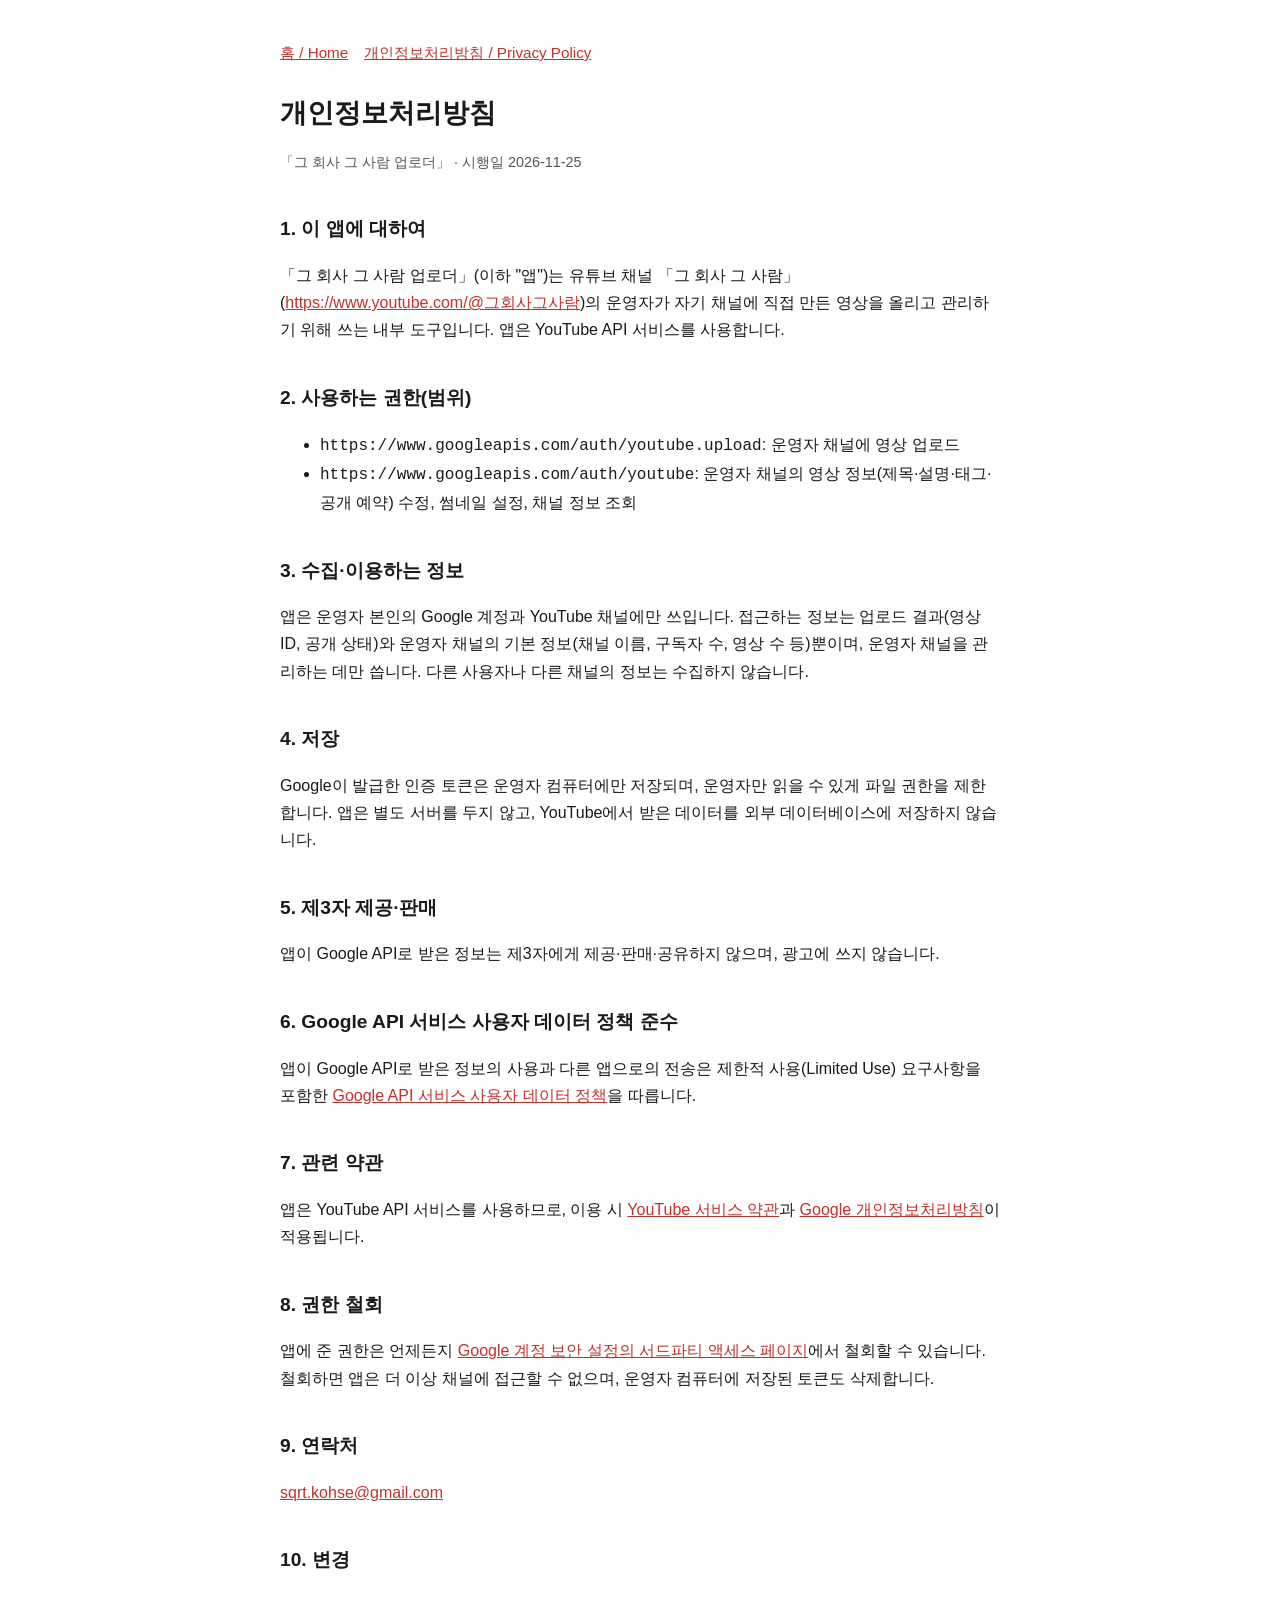
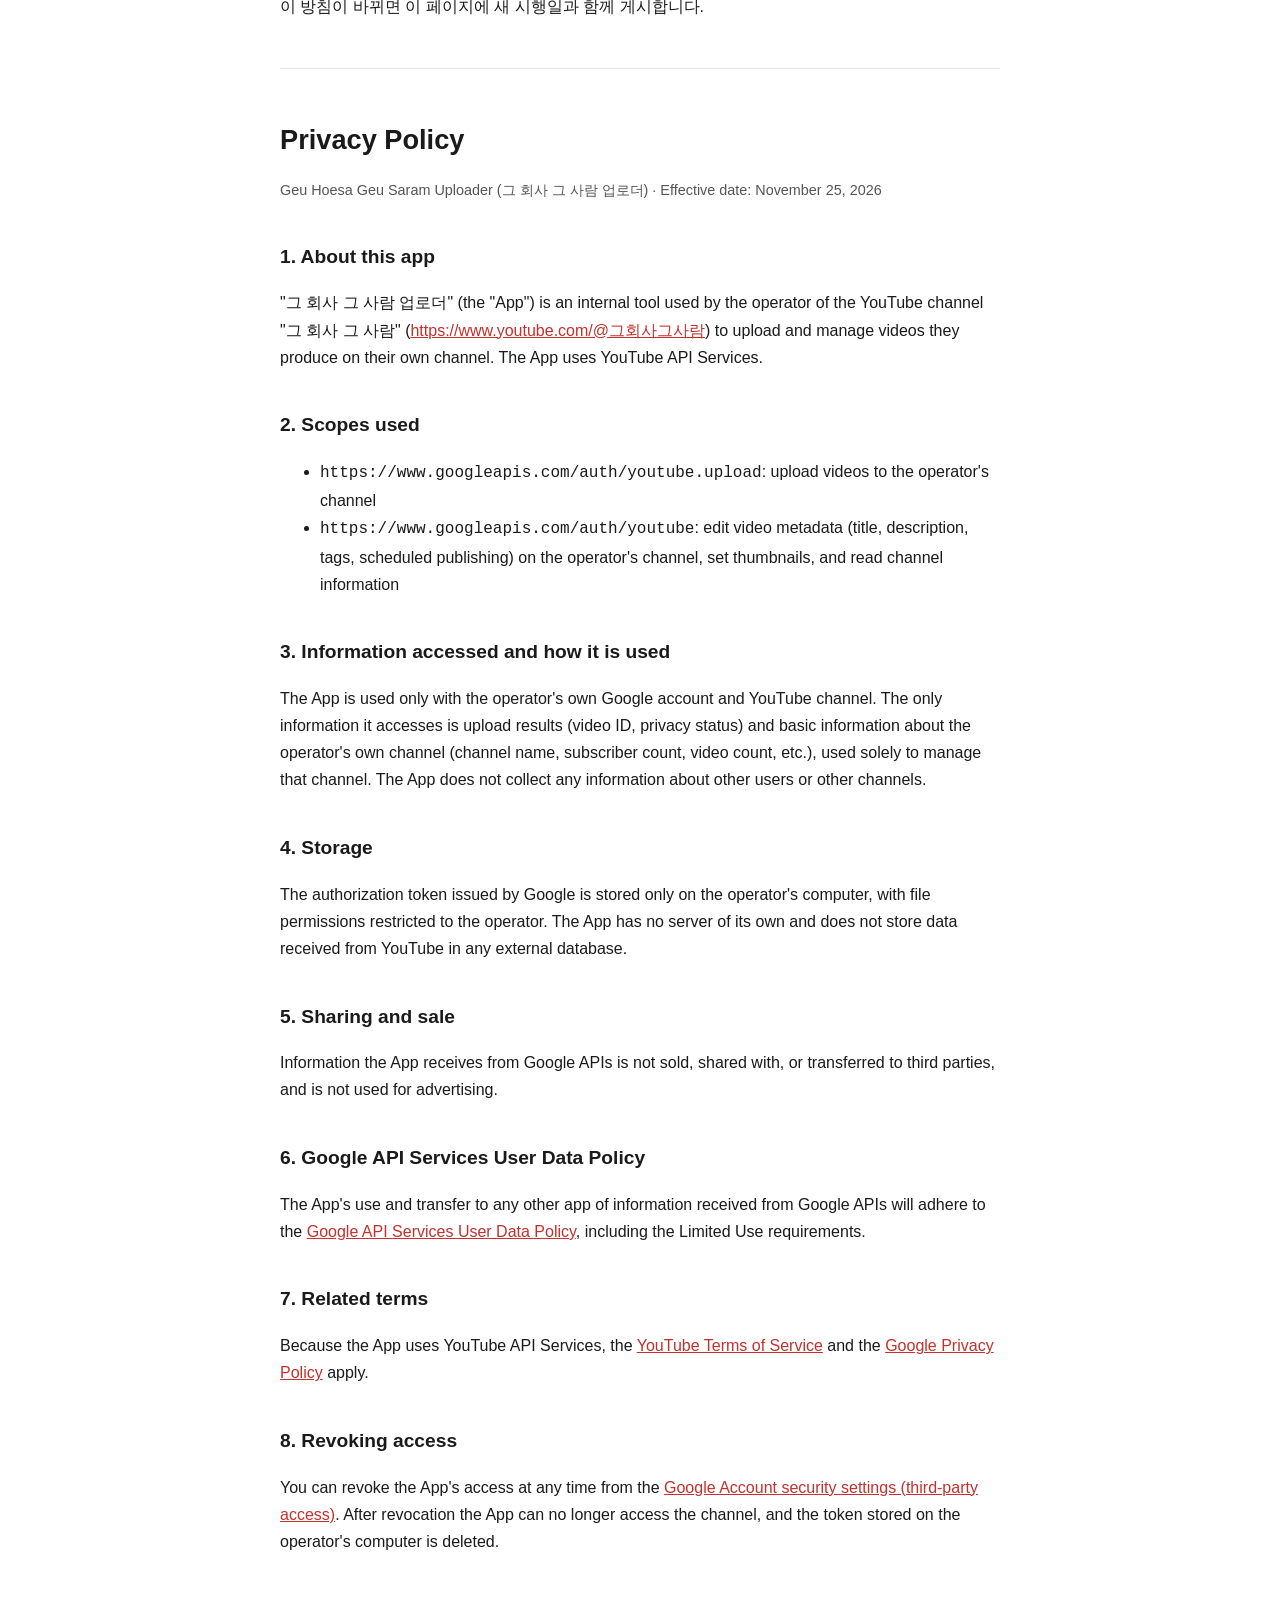
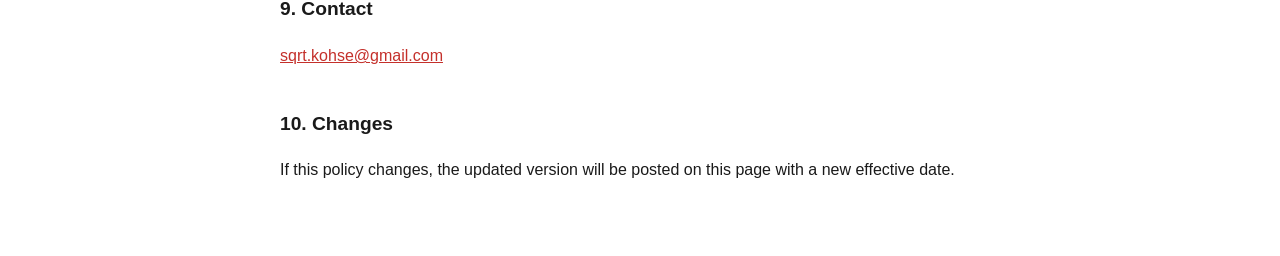
==== privacy.html @ ab49c770 "Add channel homepage and uploader privacy policy Co-Authored-By: Claude Opus 5.5 <noreply@anthropic." ====
<!doctype html>
<html lang="ko">
<head>
<meta charset="utf-8"><meta name="viewport" content="width=device-width,initial-scale=1">
<title>개인정보처리방침 · 그 회사 그 사람 업로더</title>
<meta name="description" content="그 회사 그 사람 업로더 개인정보처리방침 / Privacy Policy">
<link rel="stylesheet" href="style.css">
</head>
<body><main>
<nav><a href="./">홈 / Home</a><a href="privacy.html">개인정보처리방침 / Privacy Policy</a></nav>

<h1>개인정보처리방침</h1>
<p class="muted">「그 회사 그 사람 업로더」 · 시행일 2026-11-25</p>

<h2>1. 이 앱에 대하여</h2>
<p>「그 회사 그 사람 업로더」(이하 "앱")는 유튜브 채널 「그 회사 그 사람」(<a href="https://www.youtube.com/@그회사그사람">https://www.youtube.com/@그회사그사람</a>)의 운영자가 자기 채널에 직접 만든 영상을 올리고 관리하기 위해 쓰는 내부 도구입니다. 앱은 YouTube API 서비스를 사용합니다.</p>

<h2>2. 사용하는 권한(범위)</h2>
<ul>
<li><code>https://www.googleapis.com/auth/youtube.upload</code>: 운영자 채널에 영상 업로드</li>
<li><code>https://www.googleapis.com/auth/youtube</code>: 운영자 채널의 영상 정보(제목·설명·태그·공개 예약) 수정, 썸네일 설정, 채널 정보 조회</li>
</ul>

<h2>3. 수집·이용하는 정보</h2>
<p>앱은 운영자 본인의 Google 계정과 YouTube 채널에만 쓰입니다. 접근하는 정보는 업로드 결과(영상 ID, 공개 상태)와 운영자 채널의 기본 정보(채널 이름, 구독자 수, 영상 수 등)뿐이며, 운영자 채널을 관리하는 데만 씁니다. 다른 사용자나 다른 채널의 정보는 수집하지 않습니다.</p>

<h2>4. 저장</h2>
<p>Google이 발급한 인증 토큰은 운영자 컴퓨터에만 저장되며, 운영자만 읽을 수 있게 파일 권한을 제한합니다. 앱은 별도 서버를 두지 않고, YouTube에서 받은 데이터를 외부 데이터베이스에 저장하지 않습니다.</p>

<h2>5. 제3자 제공·판매</h2>
<p>앱이 Google API로 받은 정보는 제3자에게 제공·판매·공유하지 않으며, 광고에 쓰지 않습니다.</p>

<h2>6. Google API 서비스 사용자 데이터 정책 준수</h2>
<p>앱이 Google API로 받은 정보의 사용과 다른 앱으로의 전송은 제한적 사용(Limited Use) 요구사항을 포함한 <a href="https://developers.google.com/terms/api-services-user-data-policy">Google API 서비스 사용자 데이터 정책</a>을 따릅니다.</p>

<h2>7. 관련 약관</h2>
<p>앱은 YouTube API 서비스를 사용하므로, 이용 시 <a href="https://www.youtube.com/t/terms">YouTube 서비스 약관</a>과 <a href="https://policies.google.com/privacy">Google 개인정보처리방침</a>이 적용됩니다.</p>

<h2>8. 권한 철회</h2>
<p>앱에 준 권한은 언제든지 <a href="https://security.google.com/settings/security/permissions">Google 계정 보안 설정의 서드파티 액세스 페이지</a>에서 철회할 수 있습니다. 철회하면 앱은 더 이상 채널에 접근할 수 없으며, 운영자 컴퓨터에 저장된 토큰도 삭제합니다.</p>

<h2>9. 연락처</h2>
<p><a href="mailto:sqrt.kohse@gmail.com">sqrt.kohse@gmail.com</a></p>

<h2>10. 변경</h2>
<p>이 방침이 바뀌면 이 페이지에 새 시행일과 함께 게시합니다.</p>

<hr>

<div lang="en">
<h1>Privacy Policy</h1>
<p class="muted">Geu Hoesa Geu Saram Uploader (그 회사 그 사람 업로더) · Effective date: November 25, 2026</p>

<h2>1. About this app</h2>
<p>"그 회사 그 사람 업로더" (the "App") is an internal tool used by the operator of the YouTube channel "그 회사 그 사람" (<a href="https://www.youtube.com/@그회사그사람">https://www.youtube.com/@그회사그사람</a>) to upload and manage videos they produce on their own channel. The App uses YouTube API Services.</p>

<h2>2. Scopes used</h2>
<ul>
<li><code>https://www.googleapis.com/auth/youtube.upload</code>: upload videos to the operator's channel</li>
<li><code>https://www.googleapis.com/auth/youtube</code>: edit video metadata (title, description, tags, scheduled publishing) on the operator's channel, set thumbnails, and read channel information</li>
</ul>

<h2>3. Information accessed and how it is used</h2>
<p>The App is used only with the operator's own Google account and YouTube channel. The only information it accesses is upload results (video ID, privacy status) and basic information about the operator's own channel (channel name, subscriber count, video count, etc.), used solely to manage that channel. The App does not collect any information about other users or other channels.</p>

<h2>4. Storage</h2>
<p>The authorization token issued by Google is stored only on the operator's computer, with file permissions restricted to the operator. The App has no server of its own and does not store data received from YouTube in any external database.</p>

<h2>5. Sharing and sale</h2>
<p>Information the App receives from Google APIs is not sold, shared with, or transferred to third parties, and is not used for advertising.</p>

<h2>6. Google API Services User Data Policy</h2>
<p>The App's use and transfer to any other app of information received from Google APIs will adhere to the <a href="https://developers.google.com/terms/api-services-user-data-policy">Google API Services User Data Policy</a>, including the Limited Use requirements.</p>

<h2>7. Related terms</h2>
<p>Because the App uses YouTube API Services, the <a href="https://www.youtube.com/t/terms">YouTube Terms of Service</a> and the <a href="https://policies.google.com/privacy">Google Privacy Policy</a> apply.</p>

<h2>8. Revoking access</h2>
<p>You can revoke the App's access at any time from the <a href="https://security.google.com/settings/security/permissions">Google Account security settings (third-party access)</a>. After revocation the App can no longer access the channel, and the token stored on the operator's computer is deleted.</p>

<h2>9. Contact</h2>
<p><a href="mailto:sqrt.kohse@gmail.com">sqrt.kohse@gmail.com</a></p>

<h2>10. Changes</h2>
<p>If this policy changes, the updated version will be posted on this page with a new effective date.</p>
</div>
</main></body>
</html>
---- style.css ----
:root{--bg:#fff;--fg:#1a1a1a;--muted:#555;--line:#e3e3e3;--accent:#c4302b}
@media (prefers-color-scheme:dark){:root{--bg:#121212;--fg:#ececec;--muted:#aaa;--line:#2c2c2c;--accent:#ff5a52}}
body{margin:0;background:var(--bg);color:var(--fg);font:16px/1.7 -apple-system,"Apple SD Gothic Neo","Noto Sans KR",sans-serif}
main{max-width:720px;margin:0 auto;padding:40px 16px 64px}
h1{font-size:1.7rem;margin:0 0 .3em}h2{font-size:1.2rem;margin-top:2em}
a{color:var(--accent)}p,li{color:var(--fg)}.muted{color:var(--muted);font-size:.9rem}
hr{border:0;border-top:1px solid var(--line);margin:48px 0}
nav{margin-bottom:24px;font-size:.95rem}nav a{margin-right:16px}
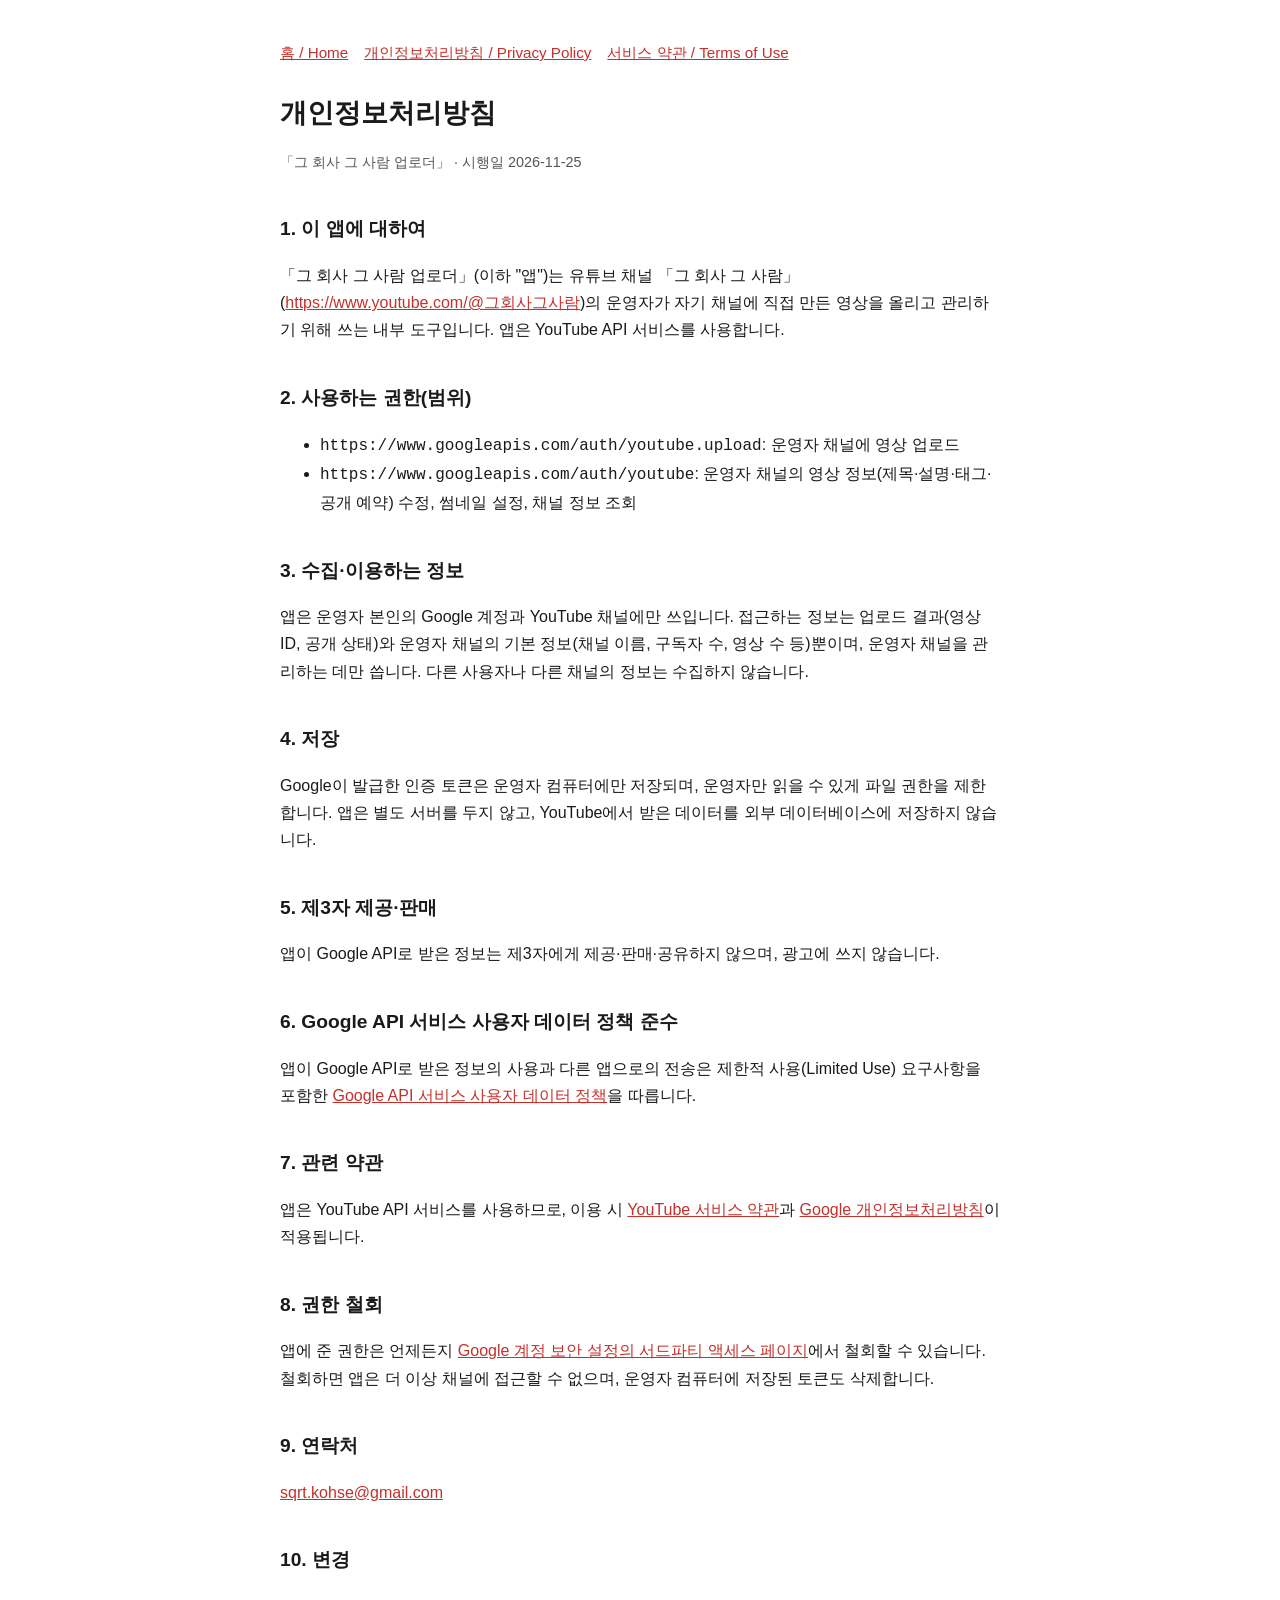
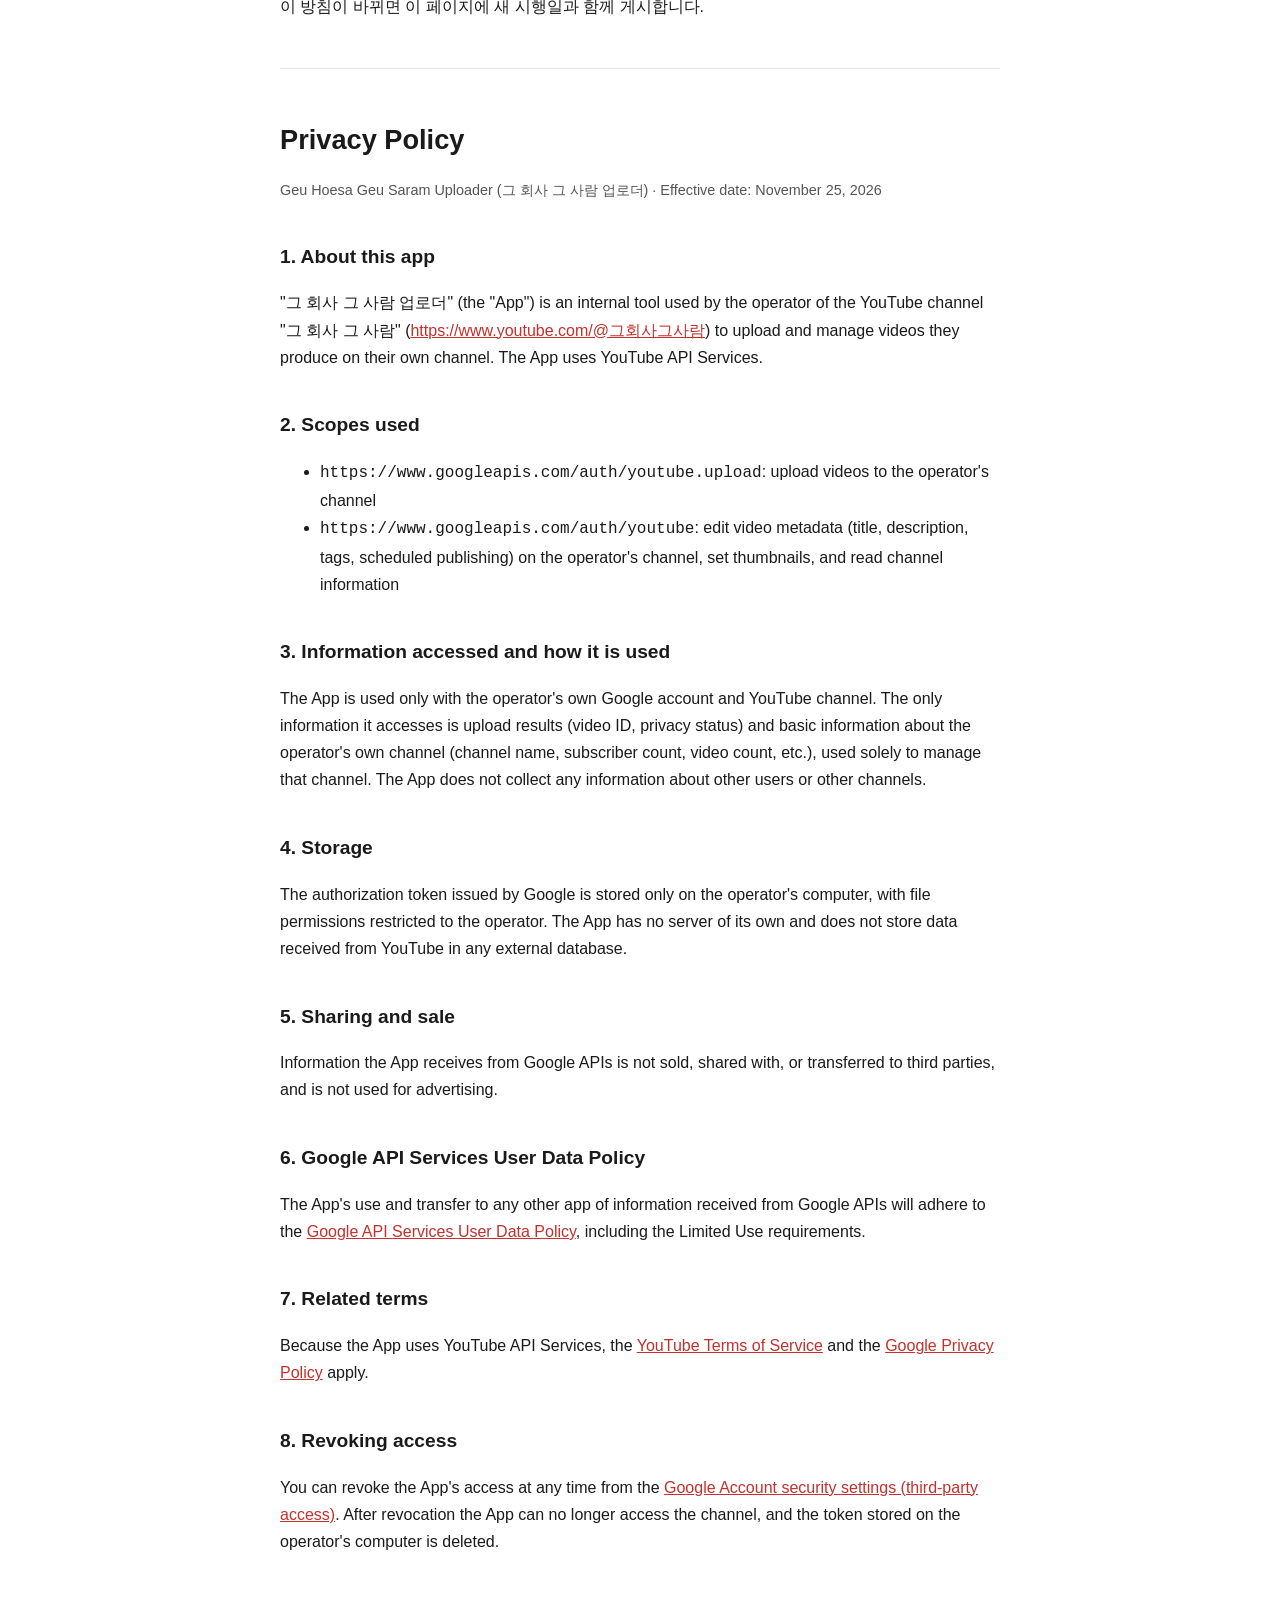
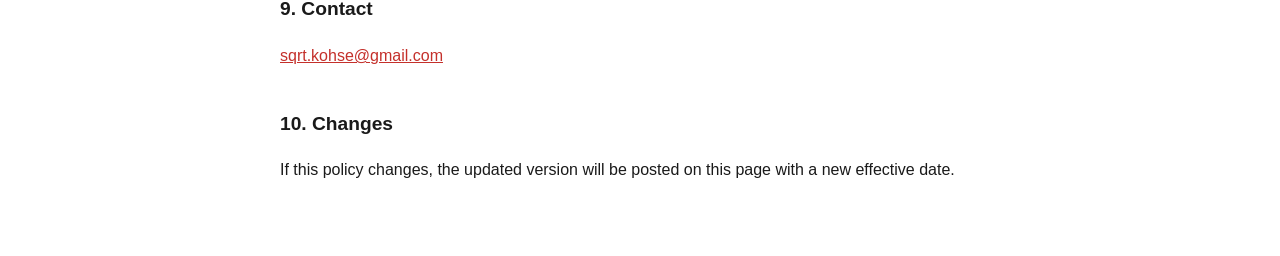
==== commit b589b991: "Add Terms of Use page and link it from home and privacy pages Co-Authored-By: Claude Opus 5.5 <norep" ====
--- a/privacy.html
+++ b/privacy.html
@@ -7,7 +7,7 @@
 <link rel="stylesheet" href="style.css">
 </head>
 <body><main>
-<nav><a href="./">홈 / Home</a><a href="privacy.html">개인정보처리방침 / Privacy Policy</a></nav>
+<nav><a href="./">홈 / Home</a><a href="privacy.html">개인정보처리방침 / Privacy Policy</a><a href="terms.html">서비스 약관 / Terms of Use</a></nav>
 
 <h1>개인정보처리방침</h1>
 <p class="muted">「그 회사 그 사람 업로더」 · 시행일 2026-11-25</p>
